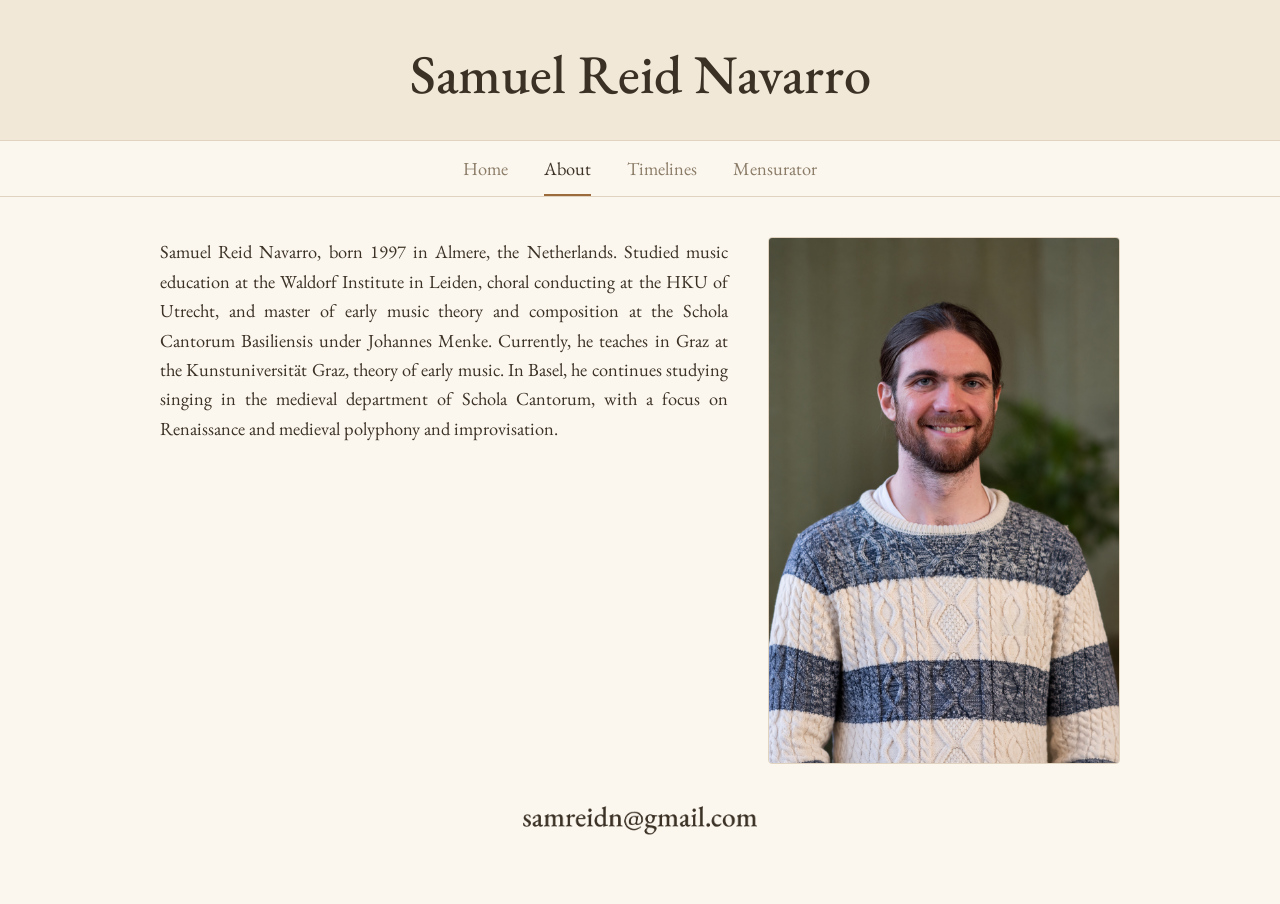
==== about.html @ 40ba293d "Bio: master of early music theory and composition Co-Authored-By: Claude Opus 5.5 (1M context) <nore" ====
<!DOCTYPE html>
<html lang="en">
<head>
  <meta charset="UTF-8">
  <meta name="viewport" content="width=device-width, initial-scale=1.0">
  <title>About | Samuel Reid Navarro</title>
  <link rel="preconnect" href="https://fonts.googleapis.com">
  <link rel="preconnect" href="https://fonts.gstatic.com" crossorigin>
  <link rel="stylesheet" href="https://fonts.googleapis.com/css2?family=EB+Garamond:wght@400;500&display=swap">
  <link rel="stylesheet" href="style.css?v=6">
</head>
<body>
  <header class="banner">
    <a href="index.html"><p class="site-name">Samuel Reid Navarro</p></a>
  </header>
  <nav class="nav" aria-label="Main">
    <ul>
      <li><a href="index.html">Home</a></li>
      <li><a href="about.html" aria-current="page">About</a></li>
      <li><a href="music.html">Timelines</a></li>
      <li><a href="mensurator.html">Mensurator</a></li>
    </ul>
  </nav>
  <main class="about-page">
    <div class="about">
      <p class="bio">Samuel Reid Navarro, born 1997 in Almere, the Netherlands. Studied music education at the Waldorf Institute in Leiden, choral conducting at the HKU of Utrecht, and master of early music theory and composition at the Schola Cantorum Basiliensis under Johannes Menke. Currently, he teaches in Graz at the Kunstuniversität Graz, theory of early music. In Basel, he continues studying singing in the medieval department of Schola Cantorum, with a focus on Renaissance and medieval polyphony and improvisation.</p>
      <img class="portrait" src="photo.jpg?v=2" alt="Samuel Reid Navarro" width="1024" height="1536">
    </div>
    <img class="email" src="email.png" alt="Email address" width="621" height="112">
  </main>
</body>
</html>
---- style.css ----
/* Parchment: cream page, sand banner, Garamond throughout, centered column */
:root {
  --bg: #fbf7ef;
  --band: #f1e8d8;
  --text: #3b3125;
  --soft: #8a7b66;
  --line: #e0d4c0;
  --mark: #9c6b3c;
  --serif: "EB Garamond", Garamond, "Times New Roman", serif;
  color-scheme: light;
}

* { box-sizing: border-box; }
body {
  margin: 0;
  background: var(--bg);
  color: var(--text);
  font-family: var(--serif);
  font-size: 1.15rem;
  line-height: 1.6;
}

.banner { background: var(--band); padding: 2.75rem 1rem 2.25rem; text-align: center; }
.banner a { color: inherit; text-decoration: none; }
.site-name {
  margin: 0;
  font-weight: 500;
  font-size: clamp(2.1rem, 6vw, 3.4rem);
  line-height: 1.1;
  text-wrap: balance;
}

.nav { border-top: 1px solid var(--line); border-bottom: 1px solid var(--line); background: var(--bg); }
.nav ul {
  list-style: none;
  margin: 0 auto;
  padding: 0 1rem;
  max-width: 48rem;
  display: flex;
  flex-wrap: wrap;
  justify-content: center;
  gap: .2rem 2.25rem;
}
.nav a {
  display: block;
  padding: .8rem 0 .7rem;
  color: var(--soft);
  text-decoration: none;
  border-bottom: 2px solid transparent;
}
.nav a:hover { color: var(--text); }
.nav a[aria-current="page"] { color: var(--text); border-bottom-color: var(--mark); }
a:focus-visible { outline: 2px solid var(--mark); outline-offset: 3px; }

main {
  max-width: 42rem;
  margin: 0 auto;
  padding: 2.5rem 1rem 4rem;
  display: grid;
  gap: 2rem;
  justify-items: center;
}
main.wide { max-width: 72rem; justify-items: stretch; }

a { color: var(--mark); }
.big-link { font-size: 1.35rem; }

img { max-width: 100%; height: auto; }
.email { display: block; width: 15rem; max-width: 100%; }

main.about-page { max-width: 62rem; }
.about {
  display: grid;
  grid-template-columns: 1fr 22rem;
  gap: 2.5rem;
  align-items: start;
}
@media (max-width: 760px) {
  .about { grid-template-columns: minmax(0, 1fr); }
  .about .portrait { order: -1; justify-self: center; width: 22rem; }
}
.portrait {
  display: block;
  width: 100%;
  max-width: 100%;
  border: 1px solid var(--line);
  border-radius: 4px;
}
.bio { margin: 0; text-align: justify; hyphens: auto; }

.game {
  display: block;
  width: 100%;
  height: 85vh;
  min-height: 34rem;
  border: 1px solid var(--line);
  border-radius: 4px;
  background: #fff;
}

.embed { display: grid; gap: .6rem; justify-items: end; }
.fs {
  font: inherit;
  font-size: 1rem;
  color: var(--text);
  background: var(--band);
  border: 1px solid var(--line);
  border-radius: 4px;
  padding: .35rem .9rem;
  cursor: pointer;
}
.fs:hover { border-color: var(--mark); }
.fs:focus-visible { outline: 2px solid var(--mark); outline-offset: 3px; }
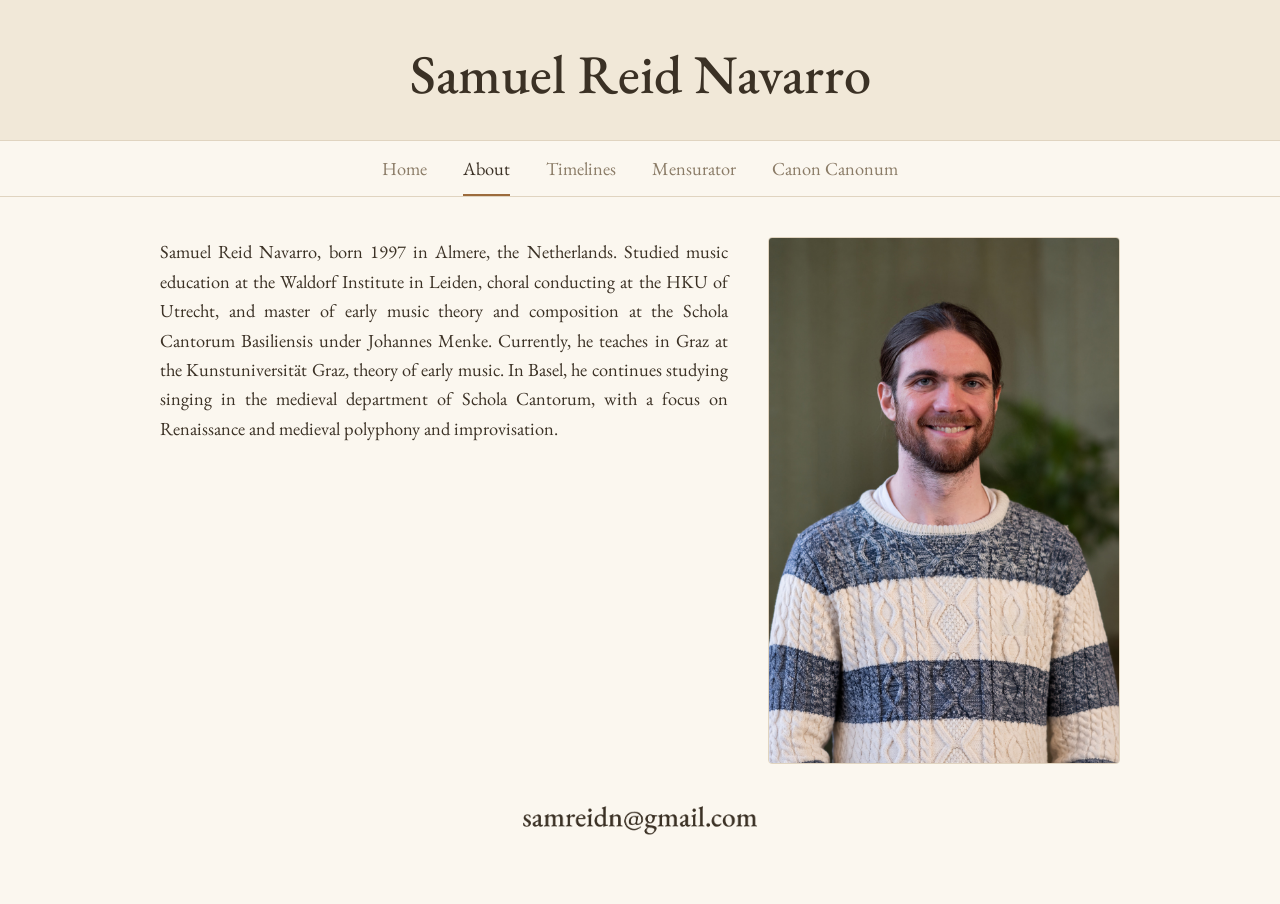
==== commit 23d16c4a: "Add Canon Canonum page with transparent chart and typeset recreation Co-Authored-By: Claude Opus 5.5" ====
--- a/about.html
+++ b/about.html
@@ -7,7 +7,7 @@
   <link rel="preconnect" href="https://fonts.googleapis.com">
   <link rel="preconnect" href="https://fonts.gstatic.com" crossorigin>
   <link rel="stylesheet" href="https://fonts.googleapis.com/css2?family=EB+Garamond:wght@400;500&display=swap">
-  <link rel="stylesheet" href="style.css?v=6">
+  <link rel="stylesheet" href="style.css?v=7">
 </head>
 <body>
   <header class="banner">
@@ -19,6 +19,7 @@
       <li><a href="about.html" aria-current="page">About</a></li>
       <li><a href="music.html">Timelines</a></li>
       <li><a href="mensurator.html">Mensurator</a></li>
+      <li><a href="canon.html">Canon Canonum</a></li>
     </ul>
   </nav>
   <main class="about-page">
--- a/style.css
+++ b/style.css
@@ -111,3 +111,52 @@
 }
 .fs:hover { border-color: var(--mark); }
 .fs:focus-visible { outline: 2px solid var(--mark); outline-offset: 3px; }
+
+/* Canon Canonum: original chart beside a typeset recreation */
+.page-title { margin: 0; text-align: center; font-weight: 500; font-size: clamp(1.8rem, 4vw, 2.4rem); line-height: 1.2; }
+.canon {
+  display: grid;
+  grid-template-columns: minmax(0, 1fr) minmax(0, 1.25fr);
+  gap: 2.5rem;
+  align-items: start;
+}
+.canon-img { display: block; width: 100%; max-width: 30rem; justify-self: center; }
+.cc {
+  --ink: #3b2a1c;
+  --red: #b4352a;
+  display: grid;
+  grid-template-columns: 1fr 1fr;
+  background: #fffdf8;
+  border: 1px solid var(--line);
+  border-radius: 6px;
+  color: var(--ink);
+  font-variant-numeric: lining-nums tabular-nums;
+}
+.cc-col + .cc-col { border-left: 1px solid var(--line); }
+.cc-row {
+  display: grid;
+  grid-template-columns: 4.8rem 1rem 4.4rem 1fr;
+  align-items: center;
+  column-gap: .3rem;
+  min-height: 6.1rem;
+  padding: .55rem .9rem;
+}
+.cc-row + .cc-row { border-top: 1px solid var(--line); }
+.cc-label { font-size: 2.6rem; font-weight: 500; line-height: 1; white-space: nowrap; }
+.cc-two { display: grid; gap: .25rem; font-size: 1.5rem; }
+.cc-l { position: relative; display: flex; align-items: center; gap: .2rem; }
+.cc-ruled { padding-bottom: .2rem; border-bottom: 1px solid var(--ink); }
+.cc-ln, .cc-notes { display: grid; color: var(--red); font-size: 1rem; font-weight: 400; line-height: 1.2; }
+.cc-ln { font-size: .8rem; }
+.cc-one { font-size: 1.5rem; align-self: center; padding-top: .9rem; }
+.cc-nums { display: grid; font-size: 1.9rem; line-height: 1.12; letter-spacing: .02em; }
+.cc-notes { align-self: center; grid-auto-rows: 2.13rem; align-items: center; padding-left: .35rem; }
+.cc-mid { grid-auto-rows: auto; }
+
+@media (max-width: 900px) {
+  .canon { grid-template-columns: minmax(0, 1fr); }
+}
+@media (max-width: 560px) {
+  .cc { grid-template-columns: minmax(0, 1fr); }
+  .cc-col + .cc-col { border-left: 0; border-top: 1px solid var(--line); }
+}
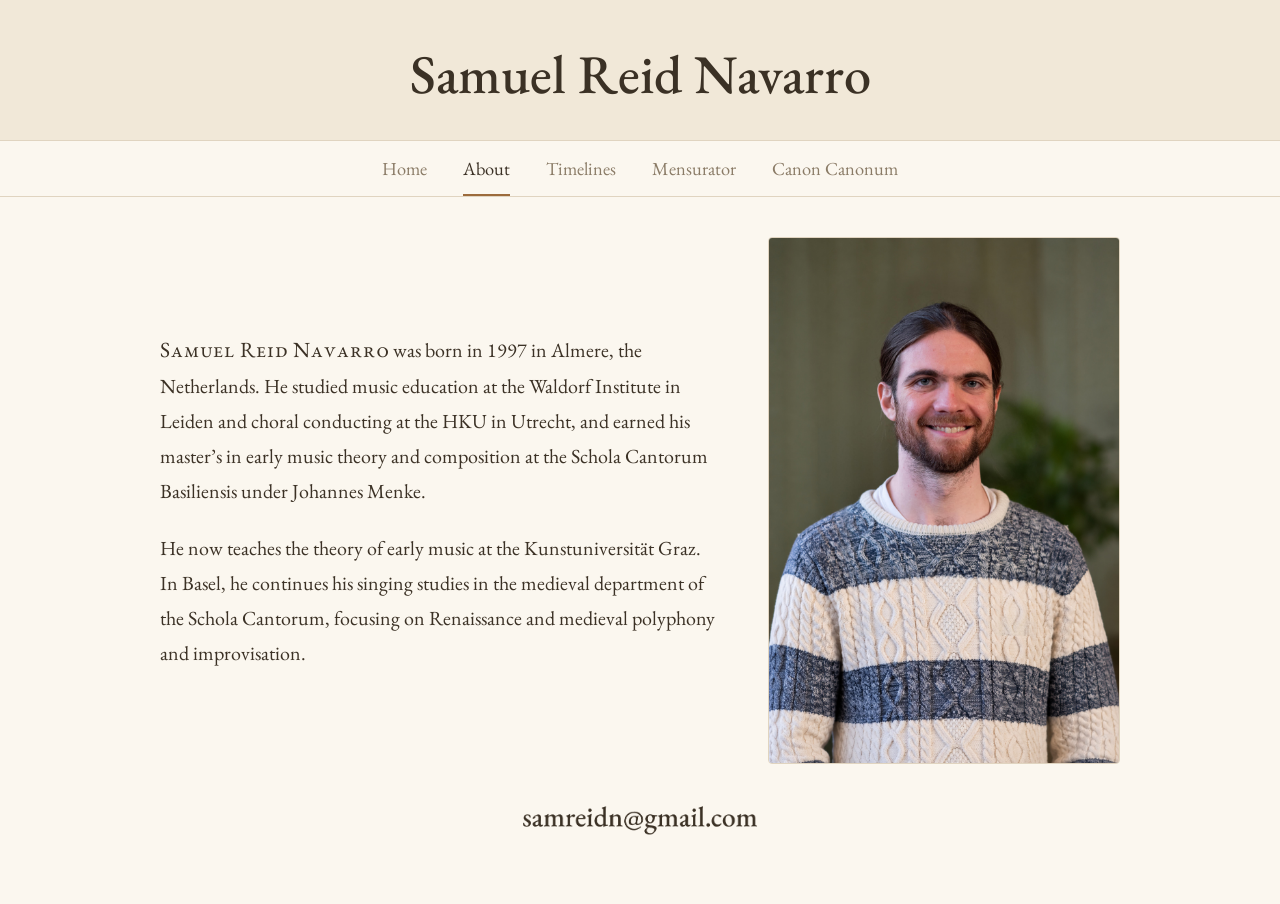
==== commit cea5e788: "About: rewritten bio in two paragraphs with refined styling Co-Authored-By: Claude Opus 5.5 (1M cont" ====
--- a/about.html
+++ b/about.html
@@ -7,7 +7,7 @@
   <link rel="preconnect" href="https://fonts.googleapis.com">
   <link rel="preconnect" href="https://fonts.gstatic.com" crossorigin>
   <link rel="stylesheet" href="https://fonts.googleapis.com/css2?family=EB+Garamond:wght@400;500&display=swap">
-  <link rel="stylesheet" href="style.css?v=7">
+  <link rel="stylesheet" href="style.css?v=11">
 </head>
 <body>
   <header class="banner">
@@ -24,7 +24,10 @@
   </nav>
   <main class="about-page">
     <div class="about">
-      <p class="bio">Samuel Reid Navarro, born 1997 in Almere, the Netherlands. Studied music education at the Waldorf Institute in Leiden, choral conducting at the HKU of Utrecht, and master of early music theory and composition at the Schola Cantorum Basiliensis under Johannes Menke. Currently, he teaches in Graz at the Kunstuniversität Graz, theory of early music. In Basel, he continues studying singing in the medieval department of Schola Cantorum, with a focus on Renaissance and medieval polyphony and improvisation.</p>
+      <div class="bio">
+        <p><span class="name">Samuel Reid Navarro</span> was born in 1997 in Almere, the Netherlands. He studied music education at the Waldorf Institute in Leiden and choral conducting at the HKU in Utrecht, and earned his master&rsquo;s in early music theory and composition at the Schola Cantorum Basiliensis under Johannes Menke.</p>
+        <p>He now teaches the theory of early music at the Kunstuniversität Graz. In Basel, he continues his singing studies in the medieval department of the Schola Cantorum, focusing on Renaissance and medieval polyphony and improvisation.</p>
+      </div>
       <img class="portrait" src="photo.jpg?v=2" alt="Samuel Reid Navarro" width="1024" height="1536">
     </div>
     <img class="email" src="email.png" alt="Email address" width="621" height="112">
--- a/style.css
+++ b/style.css
@@ -72,8 +72,8 @@
 .about {
   display: grid;
   grid-template-columns: 1fr 22rem;
-  gap: 2.5rem;
-  align-items: start;
+  gap: 3rem;
+  align-items: center;
 }
 @media (max-width: 760px) {
   .about { grid-template-columns: minmax(0, 1fr); }
@@ -86,7 +86,10 @@
   border: 1px solid var(--line);
   border-radius: 4px;
 }
-.bio { margin: 0; text-align: justify; hyphens: auto; }
+.bio { font-size: 1.25rem; line-height: 1.75; text-wrap: pretty; }
+.bio p { margin: 0 0 1.1em; }
+.bio p:last-child { margin-bottom: 0; }
+.bio .name { font-variant: small-caps; letter-spacing: .04em; font-size: 1.08em; }
 
 .game {
   display: block;
@@ -114,13 +117,22 @@
 
 /* Canon Canonum: original chart beside a typeset recreation */
 .page-title { margin: 0; text-align: center; font-weight: 500; font-size: clamp(1.8rem, 4vw, 2.4rem); line-height: 1.2; }
+.page-intro { margin: -1rem auto 0; max-width: 40rem; text-align: justify; hyphens: auto; }
+.page-intro p { margin: 0 0 .8rem; }
+.page-intro p:last-child { margin-bottom: 0; }
 .canon {
+  position: relative;
+  justify-self: center;
+  width: 100%;
+  max-width: 30rem;
   display: grid;
-  grid-template-columns: minmax(0, 1fr) minmax(0, 1.25fr);
-  gap: 2.5rem;
-  align-items: start;
+  justify-items: center;
 }
-.canon-img { display: block; width: 100%; max-width: 30rem; justify-self: center; }
+.canon.is-modern { max-width: 40rem; }
+.canon-img { display: block; width: 100%; max-width: 30rem; }
+.canon [hidden] { display: none; }
+.cc { width: 100%; }
+.canon-flip { position: absolute; top: 0; left: calc(100% + 1rem); white-space: nowrap; }
 .cc {
   --ink: #3b2a1c;
   --red: #b4352a;
@@ -153,8 +165,9 @@
 .cc-notes { align-self: center; grid-auto-rows: 2.13rem; align-items: center; padding-left: .35rem; }
 .cc-mid { grid-auto-rows: auto; }
 
-@media (max-width: 900px) {
-  .canon { grid-template-columns: minmax(0, 1fr); }
+@media (max-width: 960px) {
+  .page-intro { text-align: left; }
+  .canon-flip { position: static; order: 1; margin-top: 1rem; font-size: .9rem; }
 }
 @media (max-width: 560px) {
   .cc { grid-template-columns: minmax(0, 1fr); }
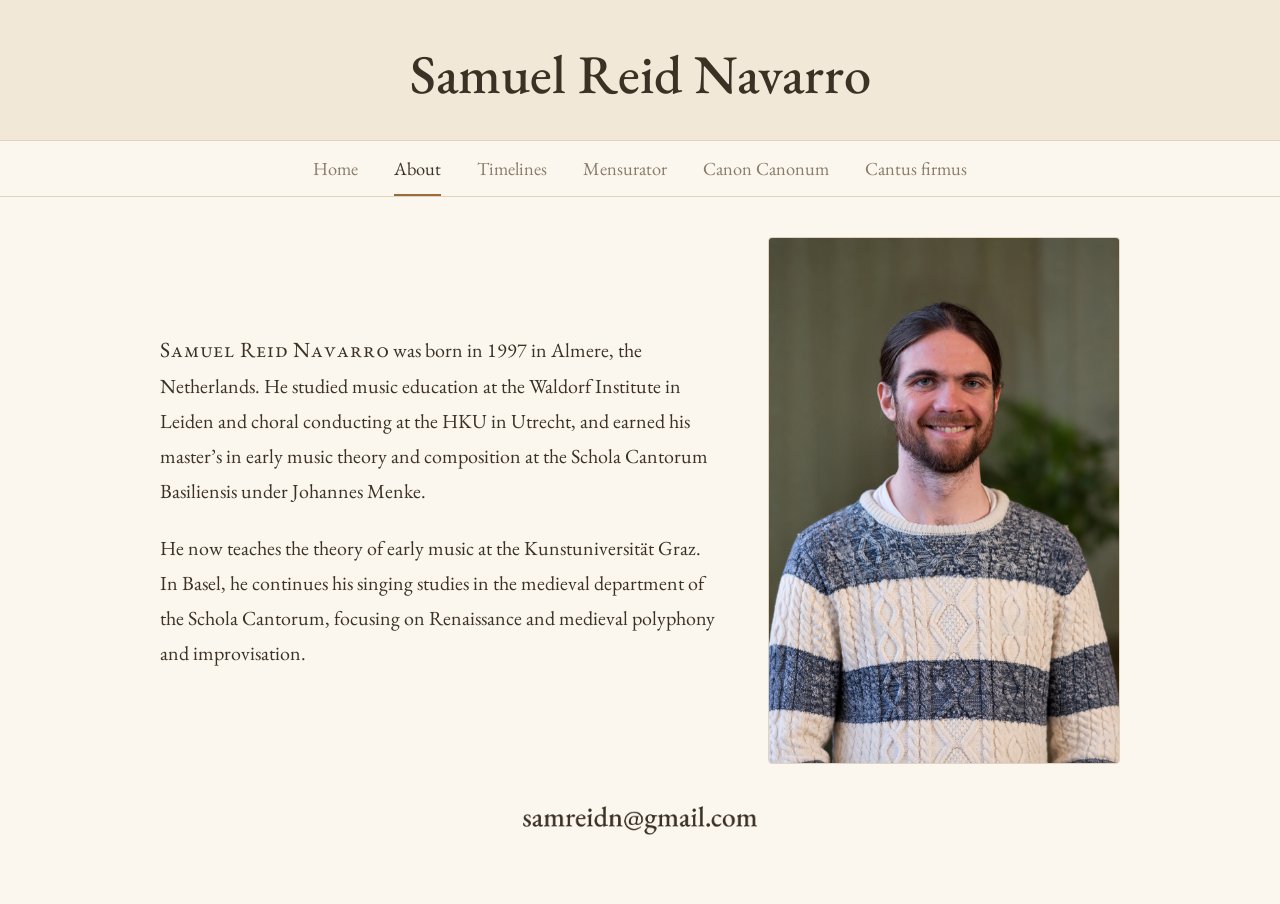
==== commit cd6797e0: "Add Cantus firmus editor and player New page cantus-firmus.html with the app at games/cantus-firmus." ====
--- a/about.html
+++ b/about.html
@@ -20,6 +20,7 @@
       <li><a href="music.html">Timelines</a></li>
       <li><a href="mensurator.html">Mensurator</a></li>
       <li><a href="canon.html">Canon Canonum</a></li>
+      <li><a href="cantus-firmus.html">Cantus firmus</a></li>
     </ul>
   </nav>
   <main class="about-page">
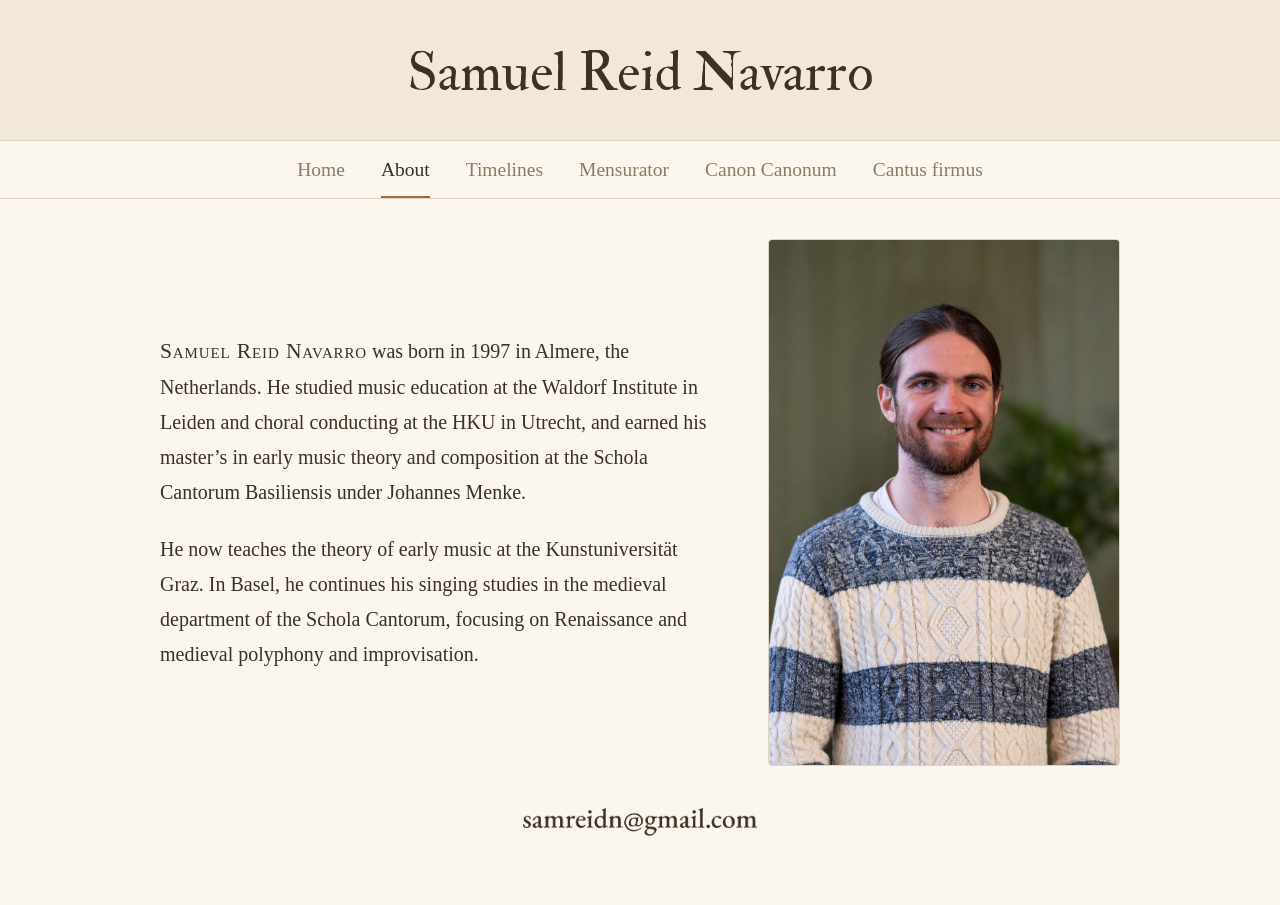
==== commit b5d924bd: "Cantus firmus: full-width layout, Fell fonts site-wide, faint hand behind the staff, red/blue hover," ====
--- a/about.html
+++ b/about.html
@@ -6,8 +6,8 @@
   <title>About | Samuel Reid Navarro</title>
   <link rel="preconnect" href="https://fonts.googleapis.com">
   <link rel="preconnect" href="https://fonts.gstatic.com" crossorigin>
-  <link rel="stylesheet" href="https://fonts.googleapis.com/css2?family=EB+Garamond:wght@400;500&display=swap">
-  <link rel="stylesheet" href="style.css?v=11">
+  <link rel="stylesheet" href="https://fonts.googleapis.com/css2?family=IM+Fell+Double+Pica:ital@0;1&family=IM+Fell+English:ital@0;1&family=IM+Fell+English+SC&display=swap">
+  <link rel="stylesheet" href="style.css?v=12">
 </head>
 <body>
   <header class="banner">
--- a/style.css
+++ b/style.css
@@ -6,7 +6,8 @@
   --soft: #8a7b66;
   --line: #e0d4c0;
   --mark: #9c6b3c;
-  --serif: "EB Garamond", Garamond, "Times New Roman", serif;
+  --serif: "IM Fell English", "EB Garamond", Garamond, "Times New Roman", serif;
+  --display: "IM Fell Double Pica", "IM Fell English", Garamond, "Times New Roman", serif;
   color-scheme: light;
 }
 
@@ -16,7 +17,7 @@
   background: var(--bg);
   color: var(--text);
   font-family: var(--serif);
-  font-size: 1.15rem;
+  font-size: 1.22rem;
   line-height: 1.6;
 }
 
@@ -173,3 +174,14 @@
   .cc { grid-template-columns: minmax(0, 1fr); }
   .cc-col + .cc-col { border-left: 0; border-top: 1px solid var(--line); }
 }
+
+/* Titles in the Fell Double Pica face (the Petrucci look of Mensurator) */
+h1, h2, h3, .site-name, .page-title, .cc-label { font-family: var(--display); font-weight: 400; }
+.nav a { font-family: var(--serif); }
+
+/* Cantus firmus: the app takes the whole width of the screen, under the banner and navigation */
+main.edge { display: block; max-width: none; padding: 0; }
+.embed.edge { position: relative; display: block; width: 100%; }
+.edge .game { width: 100%; height: 40rem; min-height: 0; border: 0; border-radius: 0; border-top: 1px solid var(--line); background: #efe3c7; }
+.edge .game:fullscreen { height: 100vh !important; }
+.edge .fs { position: absolute; top: .55rem; right: .9rem; z-index: 2; opacity: .85; }
